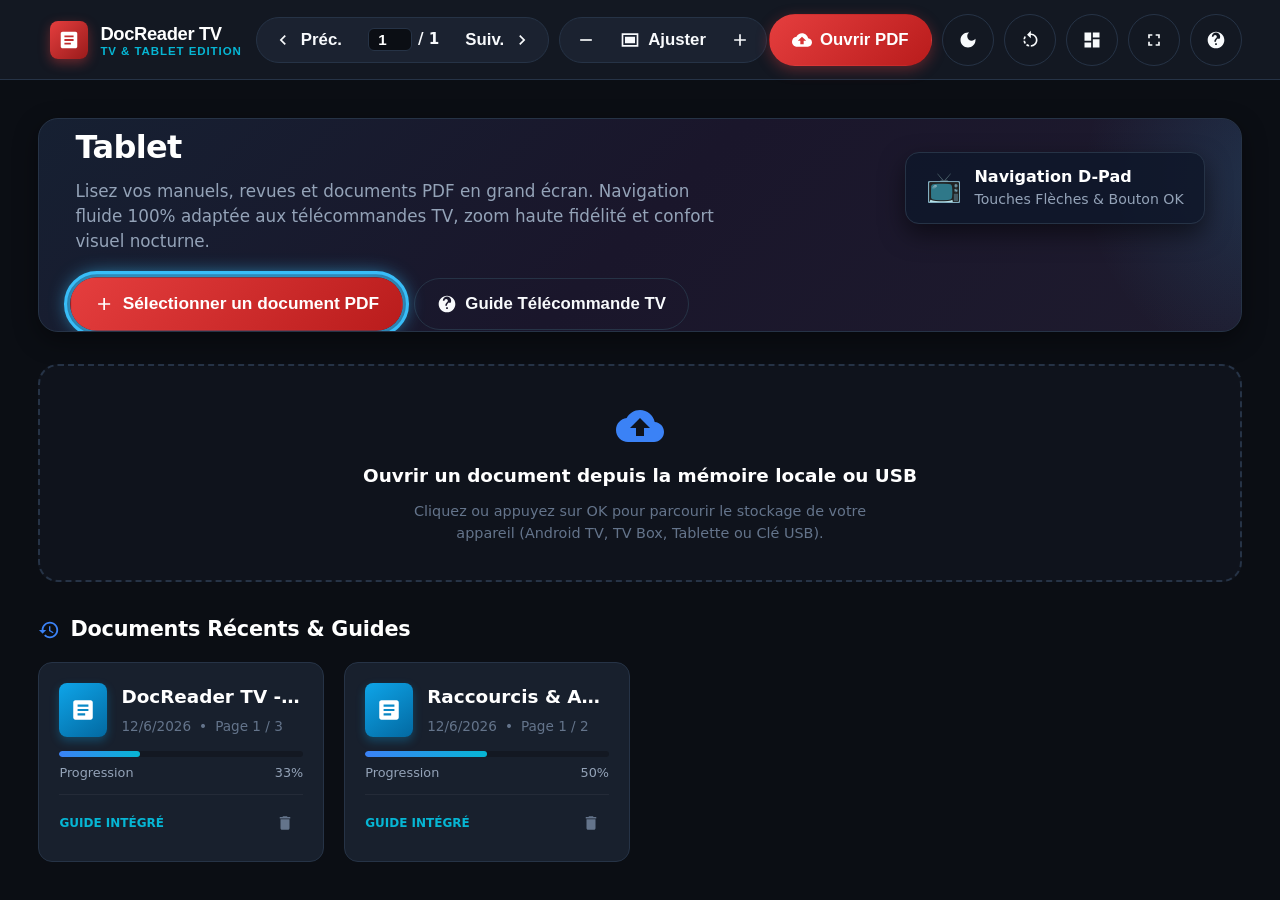
==== index.html @ c7c0a727 "chore: initialize base project structure Setup initial build configuration, theme, app metadata, and" ====
<!DOCTYPE html>
<html lang="fr">
<head>
  <meta charset="UTF-8">
  <meta name="viewport" content="width=device-width, initial-scale=1.0, maximum-scale=1.0, user-scalable=no, viewport-fit=cover">
  <title>DocReader TV — PDF & Document Reader for TV & Tablet</title>
  <meta name="description" content="Lecteur de documents PDF optimisé pour Android TV, TV Box, tablettes tactiles et web. Navigation 100% télécommande, zoom haute définition et mode sombre.">
  <meta name="theme-color" content="#121620">
  <meta name="mobile-web-app-capable" content="yes">
  <meta name="apple-mobile-web-app-capable" content="yes">
  <meta name="apple-mobile-web-app-status-bar-style" content="black-translucent">
  <meta name="apple-mobile-web-app-title" content="DocReader TV">
  
  <!-- Manifeste PWA & Icônes -->
  <link rel="manifest" href="manifest.json">
  <link rel="icon" type="image/png" sizes="32x32" href="assets/icons/favicon-32.png">
  <link rel="icon" type="image/png" sizes="16x16" href="assets/icons/favicon-16.png">
  <link rel="apple-touch-icon" href="assets/icons/apple-touch-icon.png">

  <!-- Feuilles de style -->
  <link rel="stylesheet" href="css/style.css">
</head>
<body>
  <div id="app">
    <!-- Barre de Navigation Supérieure / Toolbar -->
    <header id="top-header" class="top-header" role="banner">
      <button id="btn-brand" class="brand" title="Retour à l'accueil" aria-label="Accueil DocReader TV">
        <div class="brand-icon">
          <svg viewBox="0 0 24 24"><path d="M19 3H5c-1.1 0-2 .9-2 2v14c0 1.1.9 2 2 2h14c1.1 0 2-.9 2-2V5c0-1.1-.9-2-2-2zm-5 14H7v-2h7v2zm3-4H7v-2h10v2zm0-4H7V7h10v2z"/></svg>
        </div>
        <div class="brand-text">
          <span class="brand-title">DocReader TV</span>
          <span class="brand-badge">TV & Tablet Edition</span>
        </div>
      </button>

      <!-- Contrôles du lecteur (visibles en mode lecture) -->
      <div class="header-center">
        <!-- Pagination -->
        <div class="nav-pill-group" role="group" aria-label="Navigation des pages">
          <button id="btn-prev" class="btn" title="Page précédente (Flèche Gauche)" aria-label="Page précédente">
            <svg viewBox="0 0 24 24"><path d="M15.41 7.41L14 6l-6 6 6 6 1.41-1.41L10.83 12z"/></svg>
            <span>Préc.</span>
          </button>
          <div class="page-indicator">
            <input type="number" id="page-current-input" min="1" value="1" aria-label="Numéro de page">
            <span id="page-total-label">/ 1</span>
          </div>
          <button id="btn-next" class="btn" title="Page suivante (Flèche Droite)" aria-label="Page suivante">
            <span>Suiv.</span>
            <svg viewBox="0 0 24 24"><path d="M10 6L8.59 7.41 13.17 12l-4.58 4.59L10 18l6-6z"/></svg>
          </button>
        </div>

        <!-- Zoom & Ajustement -->
        <div class="nav-pill-group" role="group" aria-label="Contrôles de zoom">
          <button id="btn-zoom-out" class="btn" title="Zoom arrière (-)" aria-label="Zoom arrière">
            <svg viewBox="0 0 24 24"><path d="M19 13H5v-2h14v2z"/></svg>
          </button>
          <button id="btn-zoom-fit" class="btn" title="Ajuster à la largeur (W)" aria-label="Ajuster le zoom">
            <svg viewBox="0 0 24 24"><path d="M4 6h16v12H4zM2 4v16h20V4H2zm4 4h12v8H6z"/></svg>
            <span>Ajuster</span>
          </button>
          <button id="btn-zoom-in" class="btn" title="Zoom avant (+)" aria-label="Zoom avant">
            <svg viewBox="0 0 24 24"><path d="M19 13h-6v6h-2v-6H5v-2h6V5h2v6h6v2z"/></svg>
          </button>
        </div>
      </div>

      <!-- Actions rapides à droite -->
      <div class="header-right">
        <button id="btn-library" class="btn btn-outline view-hidden" title="Retourner à la bibliothèque" aria-label="Bibliothèque">
          <svg viewBox="0 0 24 24"><path d="M4 6H2v14c0 1.1.9 2 2 2h14v-2H4V6zm16-4H8c-1.1 0-2 .9-2 2v12c0 1.1.9 2 2 2h12c1.1 0 2-.9 2-2V4c0-1.1-.9-2-2-2zm0 14H8V4h12v12z"/></svg>
          <span>Bibliothèque</span>
        </button>

        <button id="btn-open" class="btn btn-primary" title="Ouvrir un fichier PDF" aria-label="Ouvrir un document">
          <svg viewBox="0 0 24 24"><path d="M19.35 10.04C18.67 6.59 15.64 4 12 4 9.11 4 6.6 5.64 5.35 8.04 2.34 8.36 0 10.91 0 14c0 3.31 2.69 6 6 6h13c2.76 0 5-2.24 5-5 0-2.64-2.05-4.78-4.65-4.96zM14 13v4h-4v-4H7l5-5 5 5h-3z"/></svg>
          <span>Ouvrir PDF</span>
        </button>

        <button id="btn-filter" class="btn btn-icon-only btn-outline" title="Mode de lecture / Contraste (N ou D)" aria-label="Mode sombre ou nuit">
          <svg viewBox="0 0 24 24"><path d="M12 3c-4.97 0-9 4.03-9 9s4.03 9 9 9 9-4.03 9-9c0-.46-.04-.92-.1-1.36-.98 1.37-2.58 2.26-4.4 2.26-2.98 0-5.4-2.42-5.4-5.4 0-1.81.89-3.42 2.26-4.4-.44-.06-.9-.1-1.36-.1z"/></svg>
        </button>

        <button id="btn-rotate" class="btn btn-icon-only btn-outline" title="Rotation 90° (R)" aria-label="Pivoter le document">
          <svg viewBox="0 0 24 24"><path d="M7.11 8.53L5.7 7.11C4.8 8.27 4.24 9.61 4.07 11h2.02c.14-.87.49-1.72 1.02-2.47zM6.09 13H4.07c.17 1.39.72 2.73 1.62 3.89l1.41-1.42c-.52-.75-.88-1.6-1.01-2.47zm1.01 5.32c1.16.9 2.51 1.44 3.9 1.61V17.9c-.87-.15-1.71-.49-2.46-1.03L7.1 18.32zM13 4.07V1L8.45 5.55 13 10V6.09c3.31 0 6 2.69 6 6s-2.69 6-6 6v2c4.42 0 8-3.58 8-8s-3.58-8-8-8z"/></svg>
        </button>

        <button id="btn-thumbnails" class="btn btn-icon-only btn-outline" title="Volet des miniatures (M)" aria-label="Miniatures des pages">
          <svg viewBox="0 0 24 24"><path d="M3 13h8V3H3v10zm0 8h8v-6H3v6zm10 0h8V11h-8v10zm0-18v6h8V3h-8z"/></svg>
        </button>

        <button id="btn-fullscreen" class="btn btn-icon-only btn-outline" title="Plein écran (F)" aria-label="Plein écran">
          <svg viewBox="0 0 24 24"><path d="M7 14H5v5h5v-2H7v-3zm-2-4h2V7h3V5H5v5zm12 7h-3v2h5v-5h-2v3zM14 5v2h3v3h2V5h-5z"/></svg>
        </button>

        <button id="btn-help" class="btn btn-icon-only btn-outline" title="Raccourcis télécommande TV (? ou H)" aria-label="Aide Télécommande">
          <svg viewBox="0 0 24 24"><path d="M12 2C6.48 2 2 6.48 2 12s4.48 10 10 10 10-4.48 10-10S17.52 2 12 2zm1 16h-2v-2h2v2zm1.07-7.75l-.9.92C12.45 11.9 12 12.5 12 14h-2v-.5c0-1.1.45-2.1 1.17-2.83l1.24-1.26c.37-.36.59-.86.59-1.41 0-1.1-.9-2-2-2s-2 .9-2 2H7c0-2.76 2.24-5 5-5s5 2.24 5 5c0 1.04-.42 1.99-1.07 2.75z"/></svg>
        </button>
      </div>
    </header>

    <!-- Sélecteur de fichier invisible pour stockage local & USB -->
    <input type="file" id="file-input" accept="application/pdf" style="display: none;" aria-hidden="true">

    <!-- =====================================================================
         VUE 1 : ACCUEIL & BIBLIOTHÈQUE
         ===================================================================== -->
    <main id="home-view" class="view" role="main">
      <div class="home-scroll-container">
        <!-- Bannière d'accueil TV -->
        <section class="hero-banner" aria-label="Présentation de l'application">
          <div class="hero-content">
            <span class="hero-tag">Android TV & Tablet Edition</span>
            <h1 class="hero-title">PDF & Document Reader for TV & Tablet</h1>
            <p class="hero-subtitle">
              Lisez vos manuels, revues et documents PDF en grand écran. 
              Navigation fluide 100% adaptée aux télécommandes TV, zoom haute fidélité et confort visuel nocturne.
            </p>
            <div class="hero-actions">
              <button id="btn-hero-open" class="btn btn-primary" tabindex="0">
                <svg viewBox="0 0 24 24"><path d="M19 13h-6v6h-2v-6H5v-2h6V5h2v6h6v2z"/></svg>
                <span>Sélectionner un document PDF</span>
              </button>
              <button id="btn-float-help" class="btn btn-outline" tabindex="0">
                <svg viewBox="0 0 24 24"><path d="M12 2C6.48 2 2 6.48 2 12s4.48 10 10 10 10-4.48 10-10S17.52 2 12 2zm1 16h-2v-2h2v2zm1.07-7.75l-.9.92C12.45 11.9 12 12.5 12 14h-2v-.5c0-1.1.45-2.1 1.17-2.83l1.24-1.26c.37-.36.59-.86.59-1.41 0-1.1-.9-2-2-2s-2 .9-2 2H7c0-2.76 2.24-5 5-5s5 2.24 5 5c0 1.04-.42 1.99-1.07 2.75z"/></svg>
                <span>Guide Télécommande TV</span>
              </button>
            </div>
          </div>
          <div class="hero-tv-preview">
            <div class="tv-badge-pill">
              <span class="tv-badge-icon">📺</span>
              <div class="tv-badge-text">
                <strong>Navigation D-Pad</strong>
                <span>Touches Flèches & Bouton OK</span>
              </div>
            </div>
          </div>
        </section>

        <!-- Zone de glisser-déposer / Bouton d'importation -->
        <section id="drop-zone" class="drop-zone" tabindex="0" role="button" aria-label="Importer un fichier PDF">
          <svg viewBox="0 0 24 24"><path d="M19.35 10.04C18.67 6.59 15.64 4 12 4 9.11 4 6.6 5.64 5.35 8.04 2.34 8.36 0 10.91 0 14c0 3.31 2.69 6 6 6h13c2.76 0 5-2.24 5-5 0-2.64-2.05-4.78-4.65-4.96zM14 13v4h-4v-4H7l5-5 5 5h-3z"/></svg>
          <div class="drop-zone-title">Ouvrir un document depuis la mémoire locale ou USB</div>
          <p class="drop-zone-desc">Cliquez ou appuyez sur OK pour parcourir le stockage de votre appareil (Android TV, TV Box, Tablette ou Clé USB).</p>
        </section>

        <!-- Liste des documents récents & guides intégrés -->
        <section aria-labelledby="section-recents-title">
          <div class="section-header">
            <h2 id="section-recents-title" class="section-title">
              <svg viewBox="0 0 24 24"><path d="M13 3c-4.97 0-9 4.03-9 9H1l3.89 3.89.07.14L9 12H6c0-3.87 3.13-7 7-7s7 3.13 7 7-3.13 7-7 7c-1.93 0-3.68-.79-4.94-2.06l-1.42 1.42C8.27 19.99 10.51 21 13 21c4.97 0 9-4.03 9-9s-4.03-9-9-9zm-1 5v5l4.28 2.54.72-1.21-3.5-2.08V8H12z"/></svg>
              <span>Documents Récents & Guides</span>
            </h2>
          </div>
          <div id="recent-list" class="doc-grid">
            <!-- Rempli dynamiquement par app.js -->
          </div>
        </section>
      </div>
    </main>

    <!-- =====================================================================
         VUE 2 : LECTEUR DE DOCUMENT (READER VIEW)
         ===================================================================== -->
    <div id="reader-view" class="view view-hidden">
      <!-- Volet latéral de miniatures escamotable -->
      <aside id="thumbnails-sidebar" class="thumbnails-sidebar collapsed" aria-label="Miniatures des pages">
        <div class="sidebar-header">
          <span>Miniatures</span>
          <button class="doc-delete-btn" onclick="document.getElementById('btn-thumbnails').click()" title="Fermer le volet">
            <svg viewBox="0 0 24 24"><path d="M19 6.41L17.59 5 12 10.59 6.41 5 5 6.41 10.59 12 5 17.59 6.41 19 12 13.41 17.59 19 19 17.59 13.41 12z"/></svg>
          </button>
        </div>
        <div id="thumbnails-list" class="thumbnails-list">
          <!-- Rempli dynamiquement -->
        </div>
      </aside>

      <!-- Zone de visualisation du document PDF -->
      <section id="pdf-viewport" class="pdf-viewport" role="region" aria-label="Affichage du document">
        <div id="canvas-container" class="pdf-canvas-container filter-normal">
          <canvas id="pdf-canvas"></canvas>
        </div>
      </section>

      <!-- Indicateur discret OSD au centre bas -->
      <div id="reader-osd" class="reader-osd" role="status" aria-live="polite">
        <span id="osd-text">Page 1 / 1</span>
      </div>

      <!-- Barre de contrôle TV flottante en bas à droite -->
      <div class="tv-remote-bar" role="toolbar" aria-label="Raccourcis télécommande">
        <button id="btn-float-prev" class="btn" title="Page précédente (Flèche Gauche)">
          <svg viewBox="0 0 24 24"><path d="M15.41 7.41L14 6l-6 6 6 6 1.41-1.41L10.83 12z"/></svg>
          <span>◄ Préc</span>
        </button>
        <button id="btn-float-next" class="btn" title="Page suivante (Flèche Droite)">
          <span>Suiv ►</span>
          <svg viewBox="0 0 24 24"><path d="M10 6L8.59 7.41 13.17 12l-4.58 4.59L10 18l6-6z"/></svg>
        </button>
      </div>
    </div>

    <!-- Spinner de chargement -->
    <div id="loading-overlay" class="loading-overlay view-hidden" role="alert" aria-busy="true">
      <div class="spinner"></div>
      <div id="loading-text" class="loading-text">Chargement du document...</div>
    </div>

    <!-- Modale Guide des Raccourcis Télécommande TV -->
    <div id="help-modal" class="modal-overlay view-hidden" role="dialog" aria-modal="true" aria-labelledby="modal-help-title">
      <div class="modal-card">
        <div class="modal-header">
          <h3 id="modal-help-title" class="modal-title">Commandes Télécommande Android TV & Clavier</h3>
          <button id="btn-close-help" class="doc-delete-btn" aria-label="Fermer la boîte de dialogue">
            <svg viewBox="0 0 24 24"><path d="M19 6.41L17.59 5 12 10.59 6.41 5 5 6.41 10.59 12 5 17.59 6.41 19 12 13.41 17.59 19 19 17.59 13.41 12z"/></svg>
          </button>
        </div>
        <div class="modal-body">
          <div class="shortcut-grid">
            <div class="shortcut-item">
              <span class="shortcut-desc">Page suivante</span>
              <span class="key-pill">Flèche Droite</span>
            </div>
            <div class="shortcut-item">
              <span class="shortcut-desc">Page précédente</span>
              <span class="key-pill">Flèche Gauche</span>
            </div>
            <div class="shortcut-item">
              <span class="shortcut-desc">Défilement continu</span>
              <span class="key-pill">Flèche Haut / Bas</span>
            </div>
            <div class="shortcut-item">
              <span class="shortcut-desc">Sélectionner / Valider</span>
              <span class="key-pill">Bouton OK / Entrée</span>
            </div>
            <div class="shortcut-item">
              <span class="shortcut-desc">Retour au menu / Fermer</span>
              <span class="key-pill">Bouton Retour / Échap</span>
            </div>
            <div class="shortcut-item">
              <span class="shortcut-desc">Zoom avant (+25%)</span>
              <span class="key-pill">Touche +</span>
            </div>
            <div class="shortcut-item">
              <span class="shortcut-desc">Zoom arrière (-25%)</span>
              <span class="key-pill">Touche -</span>
            </div>
            <div class="shortcut-item">
              <span class="shortcut-desc">Ajuster à la largeur</span>
              <span class="key-pill">Touche W</span>
            </div>
            <div class="shortcut-item">
              <span class="shortcut-desc">Mode Nuit / Inversion</span>
              <span class="key-pill">Touche N ou D</span>
            </div>
            <div class="shortcut-item">
              <span class="shortcut-desc">Rotation 90°</span>
              <span class="key-pill">Touche R</span>
            </div>
            <div class="shortcut-item">
              <span class="shortcut-desc">Afficher les miniatures</span>
              <span class="key-pill">Touche M</span>
            </div>
            <div class="shortcut-item">
              <span class="shortcut-desc">Plein écran</span>
              <span class="key-pill">Touche F</span>
            </div>
          </div>
        </div>
        <div class="modal-footer">
          <button class="btn btn-primary" onclick="document.getElementById('help-modal').classList.add('view-hidden')">
            Compris
          </button>
        </div>
      </div>
    </div>

    <!-- Conteneur des notifications toast -->
    <div id="toast-container" class="toast-container" aria-live="polite"></div>
  </div>

  <!-- Scripts JavaScript : PDF.js local avec fallback CDN -->
  <script src="js/pdf.min.js"></script>
  <script>
    // Vérification de secours si pdf.min.js échouait
    if (typeof pdfjsLib === 'undefined') {
      document.write('<script src="https://cdnjs.cloudflare.com/ajax/libs/pdf.js/3.11.174/pdf.min.js"><\/script>');
    }
  </script>
  <script src="js/app.js"></script>
</body>
</html>
---- css/style.css ----
/* ==========================================================================
   PDF & DOCUMENT READER FOR TV & TABLET
   Thème sombre moderne, 10-foot UI pour Android TV et Responsive Tablette
   ========================================================================== */

:root {
  --bg-primary: #0b0e14;
  --bg-surface: #131822;
  --bg-surface-elevated: #1b2230;
  --bg-card: #18202d;
  --bg-card-hover: #222d3e;
  
  --text-primary: #f8fafc;
  --text-secondary: #94a3b8;
  --text-muted: #64748b;
  
  --accent-primary: #e53e3e; /* Rouge Document / Marque-page */
  --accent-primary-hover: #f56565;
  --accent-blue: #3b82f6;
  --accent-blue-hover: #60a5fa;
  --accent-teal: #06b6d4;
  
  --focus-ring: #38bdf8;
  --focus-glow: rgba(56, 189, 248, 0.45);
  
  --border-subtle: #263346;
  --border-focus: #38bdf8;
  
  --radius-sm: 8px;
  --radius-md: 14px;
  --radius-lg: 20px;
  --radius-pill: 9999px;
  
  --shadow-card: 0 8px 24px rgba(0, 0, 0, 0.4);
  --shadow-elevated: 0 16px 36px rgba(0, 0, 0, 0.6);
  --shadow-focus: 0 0 0 4px var(--focus-glow), 0 0 20px var(--focus-ring);
  
  /* TV Overscan safe margin (5% padding on TV) */
  --tv-safe-padding: clamp(16px, 3vw, 40px);
  --header-height: 72px;
}

/* Reset & Base */
*, *::before, *::after {
  box-sizing: border-box;
  margin: 0;
  padding: 0;
  -webkit-tap-highlight-color: transparent;
}

html, body {
  width: 100%;
  height: 100%;
  overflow: hidden;
  background-color: var(--bg-primary);
  color: var(--text-primary);
  font-family: system-ui, -apple-system, BlinkMacSystemFont, "Segoe UI", Roboto, Helvetica, Arial, sans-serif;
  font-size: 16px;
  line-height: 1.5;
  user-select: none;
  -webkit-user-select: none;
}

/* TV Focus Outline - Visible de loin (Règle des 3 mètres) */
:focus-visible,
.focused {
  outline: 3px solid var(--focus-ring) !important;
  outline-offset: 3px !important;
  box-shadow: var(--shadow-focus) !important;
  transform: scale(1.03);
  transition: transform 0.15s ease, box-shadow 0.15s ease, outline 0.15s ease;
  z-index: 10;
}

/* App Container */
#app {
  display: flex;
  flex-direction: column;
  width: 100vw;
  height: 100vh;
  overflow: hidden;
  position: relative;
}

/* ==========================================================================
   Header & Toolbar
   ========================================================================== */
.top-header {
  height: var(--header-height);
  background: var(--bg-surface);
  border-bottom: 1px solid var(--border-subtle);
  display: flex;
  align-items: center;
  justify-content: space-between;
  padding: 0 var(--tv-safe-padding);
  z-index: 50;
  flex-shrink: 0;
  transition: transform 0.25s ease, opacity 0.25s ease;
}

.top-header.hidden-toolbar {
  transform: translateY(-100%);
  opacity: 0;
  pointer-events: none;
}

.brand {
  display: flex;
  align-items: center;
  gap: 12px;
  cursor: pointer;
  background: none;
  border: none;
  color: inherit;
  padding: 8px 12px;
  border-radius: var(--radius-md);
}

.brand-icon {
  width: 38px;
  height: 38px;
  background: linear-gradient(135deg, var(--accent-primary), #991b1b);
  border-radius: var(--radius-sm);
  display: flex;
  align-items: center;
  justify-content: center;
  box-shadow: 0 4px 12px rgba(229, 62, 62, 0.4);
}

.brand-icon svg {
  width: 22px;
  height: 22px;
  fill: #ffffff;
}

.brand-text {
  display: flex;
  flex-direction: column;
  text-align: left;
}

.brand-title {
  font-size: 1.15rem;
  font-weight: 700;
  letter-spacing: -0.02em;
  color: #ffffff;
}

.brand-badge {
  font-size: 0.72rem;
  text-transform: uppercase;
  letter-spacing: 0.08em;
  color: var(--accent-teal);
  font-weight: 600;
}

.header-center {
  display: flex;
  align-items: center;
  gap: 10px;
}

.header-right {
  display: flex;
  align-items: center;
  gap: 10px;
}

/* Boutons UI */
.btn {
  display: inline-flex;
  align-items: center;
  justify-content: center;
  gap: 8px;
  min-height: 48px;
  padding: 0 18px;
  border-radius: var(--radius-pill);
  font-size: 0.95rem;
  font-weight: 600;
  cursor: pointer;
  border: 1px solid transparent;
  background: var(--bg-surface-elevated);
  color: var(--text-primary);
  transition: all 0.18s ease;
  white-space: nowrap;
}

.btn:hover {
  background: var(--bg-card-hover);
  color: #ffffff;
}

.btn-icon-only {
  width: 48px;
  height: 48px;
  padding: 0;
  border-radius: 50%;
  flex-shrink: 0;
}

.btn-primary {
  background: linear-gradient(135deg, var(--accent-primary), #b91c1c);
  color: #ffffff;
  box-shadow: 0 4px 14px rgba(229, 62, 62, 0.35);
}

.btn-primary:hover {
  background: linear-gradient(135deg, var(--accent-primary-hover), #dc2626);
  box-shadow: 0 6px 18px rgba(229, 62, 62, 0.5);
}

.btn-outline {
  background: transparent;
  border-color: var(--border-subtle);
}

.btn-outline:hover {
  background: var(--bg-surface-elevated);
  border-color: var(--text-muted);
}

.btn-active {
  background: var(--accent-blue) !important;
  color: #ffffff !important;
  border-color: var(--accent-blue-hover) !important;
}

.btn svg {
  width: 20px;
  height: 20px;
  fill: currentColor;
  flex-shrink: 0;
}

/* Groupe de pagination & zoom dans la barre */
.nav-pill-group {
  display: inline-flex;
  align-items: center;
  background: var(--bg-surface-elevated);
  border-radius: var(--radius-pill);
  border: 1px solid var(--border-subtle);
  padding: 2px 4px;
}

.nav-pill-group .btn {
  background: transparent;
  border: none;
  min-height: 40px;
  height: 40px;
  padding: 0 12px;
  border-radius: var(--radius-pill);
}

.nav-pill-group .btn:hover {
  background: var(--bg-card-hover);
}

.page-indicator {
  padding: 0 14px;
  font-size: 0.95rem;
  font-weight: 600;
  color: var(--text-primary);
  display: flex;
  align-items: center;
  gap: 6px;
  cursor: pointer;
  border-radius: var(--radius-sm);
}

.page-indicator input {
  width: 44px;
  background: var(--bg-primary);
  border: 1px solid var(--border-subtle);
  color: #ffffff;
  border-radius: 6px;
  text-align: center;
  font-size: 0.95rem;
  font-weight: 600;
  padding: 2px 0;
}

/* ==========================================================================
   Vue 1 : Accueil / Bibliothèque de Documents
   ========================================================================== */
.view {
  flex: 1;
  width: 100%;
  height: calc(100% - var(--header-height));
  position: relative;
  overflow: hidden;
}

.view-hidden {
  display: none !important;
}

.home-scroll-container {
  width: 100%;
  height: 100%;
  overflow-y: auto;
  padding: var(--tv-safe-padding);
  display: flex;
  flex-direction: column;
  gap: 32px;
  scroll-behavior: smooth;
}

/* Bannière d'accueil TV */
.hero-banner {
  background: linear-gradient(135deg, #162032 0%, #1a162b 50%, #1e1b2e 100%);
  border: 1px solid var(--border-subtle);
  border-radius: var(--radius-lg);
  padding: 32px 36px;
  display: flex;
  align-items: center;
  justify-content: space-between;
  gap: 32px;
  box-shadow: var(--shadow-card);
  position: relative;
  overflow: hidden;
}

.hero-banner::after {
  content: "";
  position: absolute;
  top: -50%;
  right: -20%;
  width: 400px;
  height: 400px;
  background: radial-gradient(circle, rgba(56, 189, 248, 0.15) 0%, transparent 70%);
  border-radius: 50%;
  pointer-events: none;
}

.hero-content {
  max-width: 640px;
  z-index: 2;
}

.hero-tag {
  display: inline-block;
  background: rgba(229, 62, 62, 0.2);
  color: #f87171;
  border: 1px solid rgba(229, 62, 62, 0.35);
  padding: 4px 12px;
  border-radius: var(--radius-pill);
  font-size: 0.78rem;
  font-weight: 700;
  letter-spacing: 0.05em;
  text-transform: uppercase;
  margin-bottom: 12px;
}

.hero-title {
  font-size: clamp(1.6rem, 2.5vw, 2.2rem);
  font-weight: 800;
  letter-spacing: -0.02em;
  line-height: 1.25;
  margin-bottom: 12px;
  color: #ffffff;
}

.hero-subtitle {
  font-size: 1.05rem;
  color: var(--text-secondary);
  line-height: 1.5;
  margin-bottom: 24px;
}

.hero-actions {
  display: flex;
  gap: 16px;
  flex-wrap: wrap;
}

.hero-tv-preview {
  display: flex;
  align-items: center;
  justify-content: center;
  z-index: 2;
  position: relative;
}

.tv-badge-pill {
  background: rgba(15, 23, 42, 0.85);
  border: 1px solid var(--border-subtle);
  padding: 12px 20px;
  border-radius: var(--radius-md);
  display: flex;
  align-items: center;
  gap: 12px;
  box-shadow: 0 10px 25px rgba(0,0,0,0.5);
}

.tv-badge-icon {
  font-size: 1.8rem;
}

.tv-badge-text {
  font-size: 0.88rem;
  color: var(--text-secondary);
}

.tv-badge-text strong {
  display: block;
  color: #ffffff;
  font-size: 1rem;
}

/* Sections de documents */
.section-header {
  display: flex;
  align-items: center;
  justify-content: space-between;
  margin-bottom: 16px;
}

.section-title {
  font-size: 1.3rem;
  font-weight: 700;
  letter-spacing: -0.01em;
  color: #ffffff;
  display: flex;
  align-items: center;
  gap: 10px;
}

.section-title svg {
  width: 22px;
  height: 22px;
  fill: var(--accent-blue);
}

/* Grille de documents récents & intégrés */
.doc-grid {
  display: grid;
  grid-template-columns: repeat(auto-fill, minmax(280px, 1fr));
  gap: 20px;
}

.doc-card {
  background: var(--bg-card);
  border: 1px solid var(--border-subtle);
  border-radius: var(--radius-md);
  padding: 20px;
  display: flex;
  flex-direction: column;
  justify-content: space-between;
  height: 200px;
  cursor: pointer;
  transition: all 0.2s ease;
  position: relative;
  overflow: hidden;
}

.doc-card:hover {
  background: var(--bg-card-hover);
  border-color: var(--border-focus);
}

.doc-card-top {
  display: flex;
  align-items: flex-start;
  gap: 14px;
}

.doc-icon-wrapper {
  width: 48px;
  height: 54px;
  background: linear-gradient(145deg, #ef4444, #991b1b);
  border-radius: var(--radius-sm);
  display: flex;
  align-items: center;
  justify-content: center;
  flex-shrink: 0;
  box-shadow: 0 4px 10px rgba(239, 68, 68, 0.3);
}

.doc-icon-wrapper.guide-icon {
  background: linear-gradient(145deg, #0ea5e9, #0369a1);
  box-shadow: 0 4px 10px rgba(14, 165, 233, 0.3);
}

.doc-icon-wrapper svg {
  width: 26px;
  height: 26px;
  fill: #ffffff;
}

.doc-meta {
  flex: 1;
  overflow: hidden;
}

.doc-title {
  font-size: 1.05rem;
  font-weight: 600;
  color: #ffffff;
  white-space: nowrap;
  overflow: hidden;
  text-overflow: ellipsis;
  margin-bottom: 6px;
}

.doc-info {
  font-size: 0.85rem;
  color: var(--text-muted);
  display: flex;
  align-items: center;
  gap: 8px;
}

.doc-progress-container {
  margin-top: 14px;
}

.doc-progress-bar {
  width: 100%;
  height: 6px;
  background: var(--bg-surface);
  border-radius: 3px;
  overflow: hidden;
  margin-bottom: 6px;
}

.doc-progress-fill {
  height: 100%;
  background: linear-gradient(90deg, var(--accent-blue), var(--accent-teal));
  border-radius: 3px;
  width: 0%;
}

.doc-progress-text {
  font-size: 0.8rem;
  color: var(--text-secondary);
  display: flex;
  justify-content: space-between;
}

.doc-card-bottom {
  display: flex;
  align-items: center;
  justify-content: space-between;
  margin-top: 12px;
  padding-top: 10px;
  border-top: 1px solid rgba(255, 255, 255, 0.05);
}

.doc-tag {
  font-size: 0.75rem;
  font-weight: 600;
  color: var(--accent-teal);
  text-transform: uppercase;
}

.doc-delete-btn {
  background: transparent;
  border: none;
  color: var(--text-muted);
  width: 36px;
  height: 36px;
  border-radius: 50%;
  display: flex;
  align-items: center;
  justify-content: center;
  cursor: pointer;
  transition: all 0.15s ease;
}

.doc-delete-btn:hover {
  color: var(--accent-primary);
  background: rgba(229, 62, 62, 0.15);
}

.doc-delete-btn svg {
  width: 18px;
  height: 18px;
  fill: currentColor;
}

/* Zone d'importation / Drag & Drop */
.drop-zone {
  border: 2px dashed var(--border-subtle);
  border-radius: var(--radius-lg);
  padding: 36px 20px;
  text-align: center;
  cursor: pointer;
  background: rgba(19, 24, 34, 0.6);
  transition: all 0.2s ease;
  display: flex;
  flex-direction: column;
  align-items: center;
  justify-content: center;
  gap: 12px;
}

.drop-zone:hover,
.drop-zone.dragover {
  border-color: var(--accent-blue);
  background: rgba(30, 41, 59, 0.8);
}

.drop-zone svg {
  width: 48px;
  height: 48px;
  fill: var(--accent-blue);
}

.drop-zone-title {
  font-size: 1.15rem;
  font-weight: 600;
  color: #ffffff;
}

.drop-zone-desc {
  font-size: 0.9rem;
  color: var(--text-muted);
  max-width: 500px;
}

/* ==========================================================================
   Vue 2 : Lecteur de Document (Reader Screen)
   ========================================================================== */
#reader-view {
  display: flex;
  position: relative;
  width: 100%;
  height: calc(100% - var(--header-height));
  background-color: var(--bg-primary);
}

#reader-view.fullscreen-active {
  height: 100vh;
}

/* Volet latéral de miniatures */
.thumbnails-sidebar {
  width: 240px;
  height: 100%;
  background: var(--bg-surface);
  border-right: 1px solid var(--border-subtle);
  display: flex;
  flex-direction: column;
  transition: transform 0.25s ease, width 0.25s ease;
  z-index: 40;
  flex-shrink: 0;
}

.thumbnails-sidebar.collapsed {
  transform: translateX(-100%);
  width: 0;
  border-right: none;
  visibility: hidden;
}

.sidebar-header {
  padding: 16px 20px;
  font-size: 0.95rem;
  font-weight: 700;
  border-bottom: 1px solid var(--border-subtle);
  display: flex;
  align-items: center;
  justify-content: space-between;
  color: var(--text-secondary);
}

.thumbnails-list {
  flex: 1;
  overflow-y: auto;
  padding: 16px;
  display: flex;
  flex-direction: column;
  gap: 16px;
}

.thumb-item {
  background: var(--bg-card);
  border: 2px solid transparent;
  border-radius: var(--radius-sm);
  padding: 6px;
  cursor: pointer;
  text-align: center;
  transition: all 0.15s ease;
}

.thumb-item:hover,
.thumb-item.active {
  border-color: var(--accent-blue);
  background: var(--bg-card-hover);
}

.thumb-item canvas {
  width: 100%;
  height: auto;
  border-radius: 4px;
  display: block;
  background: #ffffff;
  box-shadow: 0 2px 8px rgba(0,0,0,0.5);
}

.thumb-label {
  font-size: 0.78rem;
  font-weight: 600;
  color: var(--text-muted);
  margin-top: 6px;
}

/* Zone d'affichage du PDF */
.pdf-viewport {
  flex: 1;
  height: 100%;
  overflow: auto;
  position: relative;
  display: flex;
  justify-content: center;
  align-items: flex-start;
  padding: 24px;
  background-color: var(--bg-primary);
  scroll-behavior: smooth;
}

.pdf-canvas-container {
  display: flex;
  flex-direction: column;
  align-items: center;
  justify-content: center;
  position: relative;
  box-shadow: 0 10px 40px rgba(0, 0, 0, 0.7);
  transition: filter 0.2s ease;
  min-height: 200px;
}

#pdf-canvas {
  display: block;
  max-width: 100%;
  background: #ffffff;
  border-radius: 4px;
}

/* Filtres de confort de lecture */
.filter-normal { filter: none; }
.filter-night { filter: invert(0.9) hue-rotate(180deg) brightness(0.9) contrast(1.1); }
.filter-sepia { filter: sepia(0.55) contrast(1.05) brightness(0.95); }
.filter-highcontrast { filter: contrast(1.35) brightness(1.05); }

/* Indicateur OSD (On-Screen Display) discret */
.reader-osd {
  position: absolute;
  bottom: 28px;
  left: 50%;
  transform: translateX(-50%);
  background: rgba(15, 23, 42, 0.88);
  backdrop-filter: blur(8px);
  -webkit-backdrop-filter: blur(8px);
  border: 1px solid var(--border-subtle);
  color: #ffffff;
  padding: 8px 24px;
  border-radius: var(--radius-pill);
  font-size: 0.95rem;
  font-weight: 600;
  display: flex;
  align-items: center;
  gap: 16px;
  box-shadow: 0 8px 30px rgba(0, 0, 0, 0.6);
  z-index: 60;
  pointer-events: none;
  opacity: 0;
  transition: opacity 0.3s ease;
}

.reader-osd.visible {
  opacity: 1;
}

/* Télécommande TV flottante en bas de l'écran (Accessible avec D-Pad) */
.tv-remote-bar {
  position: absolute;
  bottom: 24px;
  right: var(--tv-safe-padding);
  display: flex;
  align-items: center;
  gap: 8px;
  background: rgba(19, 24, 34, 0.9);
  backdrop-filter: blur(12px);
  -webkit-backdrop-filter: blur(12px);
  border: 1px solid var(--border-subtle);
  padding: 6px 12px;
  border-radius: var(--radius-pill);
  box-shadow: var(--shadow-elevated);
  z-index: 60;
  opacity: 0.9;
  transition: opacity 0.2s ease, transform 0.2s ease;
}

.tv-remote-bar:hover,
.tv-remote-bar:focus-within {
  opacity: 1;
  transform: translateY(-2px);
}

.tv-remote-bar .btn {
  min-height: 40px;
  height: 40px;
  padding: 0 12px;
  font-size: 0.88rem;
}

/* Spinner de chargement */
.loading-overlay {
  position: absolute;
  inset: 0;
  background: rgba(11, 14, 20, 0.85);
  display: flex;
  flex-direction: column;
  align-items: center;
  justify-content: center;
  gap: 18px;
  z-index: 70;
  backdrop-filter: blur(4px);
}

.spinner {
  width: 52px;
  height: 52px;
  border: 4px solid var(--border-subtle);
  border-top-color: var(--accent-primary);
  border-radius: 50%;
  animation: spin 0.8s linear infinite;
}

@keyframes spin {
  to { transform: rotate(360deg); }
}

.loading-text {
  font-size: 1.1rem;
  font-weight: 600;
  color: #ffffff;
}

/* ==========================================================================
   Modales & Aide Raccourcis Télécommande
   ========================================================================== */
.modal-overlay {
  position: fixed;
  inset: 0;
  background: rgba(0, 0, 0, 0.75);
  backdrop-filter: blur(6px);
  display: flex;
  align-items: center;
  justify-content: center;
  z-index: 100;
  padding: 20px;
}

.modal-card {
  background: var(--bg-surface);
  border: 1px solid var(--border-subtle);
  border-radius: var(--radius-lg);
  max-width: 680px;
  width: 100%;
  max-height: 85vh;
  overflow-y: auto;
  box-shadow: var(--shadow-elevated);
  display: flex;
  flex-direction: column;
}

.modal-header {
  padding: 24px 28px;
  border-bottom: 1px solid var(--border-subtle);
  display: flex;
  align-items: center;
  justify-content: space-between;
}

.modal-title {
  font-size: 1.3rem;
  font-weight: 700;
  color: #ffffff;
}

.modal-body {
  padding: 28px;
  display: flex;
  flex-direction: column;
  gap: 20px;
}

.shortcut-grid {
  display: grid;
  grid-template-columns: repeat(auto-fit, minmax(260px, 1fr));
  gap: 14px;
}

.shortcut-item {
  display: flex;
  align-items: center;
  justify-content: space-between;
  background: var(--bg-card);
  padding: 12px 16px;
  border-radius: var(--radius-md);
  border: 1px solid rgba(255, 255, 255, 0.05);
}

.shortcut-desc {
  font-size: 0.92rem;
  color: var(--text-secondary);
}

.key-pill {
  background: var(--bg-surface-elevated);
  border: 1px solid var(--border-subtle);
  border-radius: 6px;
  padding: 4px 10px;
  font-size: 0.85rem;
  font-weight: 700;
  color: var(--accent-teal);
  box-shadow: 0 2px 4px rgba(0,0,0,0.3);
}

.modal-footer {
  padding: 20px 28px;
  border-top: 1px solid var(--border-subtle);
  display: flex;
  justify-content: flex-end;
}

/* Toast Notifications */
.toast-container {
  position: fixed;
  top: 24px;
  right: var(--tv-safe-padding);
  display: flex;
  flex-direction: column;
  gap: 10px;
  z-index: 120;
  pointer-events: none;
}

.toast {
  background: var(--bg-surface-elevated);
  border: 1px solid var(--border-focus);
  color: #ffffff;
  padding: 12px 20px;
  border-radius: var(--radius-pill);
  font-size: 0.95rem;
  font-weight: 600;
  box-shadow: var(--shadow-elevated);
  display: flex;
  align-items: center;
  gap: 10px;
  animation: slideIn 0.25s ease-out;
}

@keyframes slideIn {
  from { transform: translateX(50px); opacity: 0; }
  to { transform: translateX(0); opacity: 1; }
}

/* ==========================================================================
   Responsive & Adaptation TV / Tablette
   ========================================================================== */

/* Mode TV 16:9 grand écran */
@media screen and (min-width: 1200px) {
  :root {
    --header-height: 80px;
  }
  .btn {
    min-height: 52px;
    font-size: 1.05rem;
    padding: 0 22px;
  }
  .btn-icon-only {
    width: 52px;
    height: 52px;
  }
  .doc-title {
    font-size: 1.15rem;
  }
}

/* Mode Tablette Portrait & Écrans Moyens */
@media screen and (max-width: 768px) {
  .hero-banner {
    flex-direction: column;
    align-items: flex-start;
    padding: 24px;
  }
  .hero-tv-preview {
    display: none;
  }
  .header-center {
    display: none;
  }
  .tv-remote-bar {
    bottom: 16px;
    right: 16px;
    left: 16px;
    justify-content: space-around;
  }
}

/* Masquage barre de défilement pour TV esthétique */
::-webkit-scrollbar {
  width: 8px;
  height: 8px;
}
::-webkit-scrollbar-track {
  background: var(--bg-primary);
}
::-webkit-scrollbar-thumb {
  background: var(--bg-surface-elevated);
  border-radius: 4px;
}
::-webkit-scrollbar-thumb:hover {
  background: var(--text-muted);
}
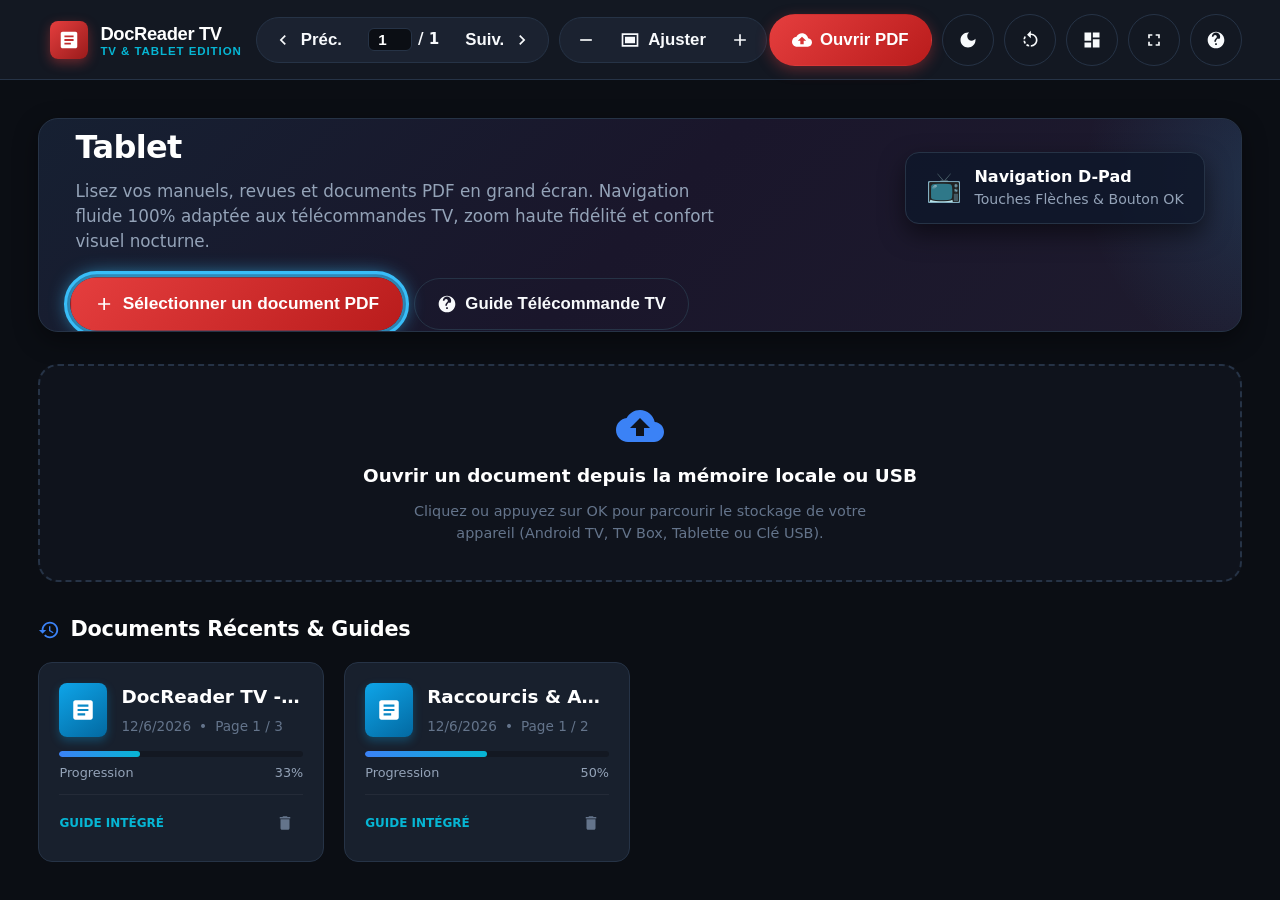
==== commit 7f9347ac: "Update index.html" ====
--- a/index.html
+++ b/index.html
@@ -10,6 +10,7 @@
   <meta name="apple-mobile-web-app-capable" content="yes">
   <meta name="apple-mobile-web-app-status-bar-style" content="black-translucent">
   <meta name="apple-mobile-web-app-title" content="DocReader TV">
+  <meta name="start.io" content="210524318">
   
   <!-- Manifeste PWA & Icônes -->
   <link rel="manifest" href="manifest.json">
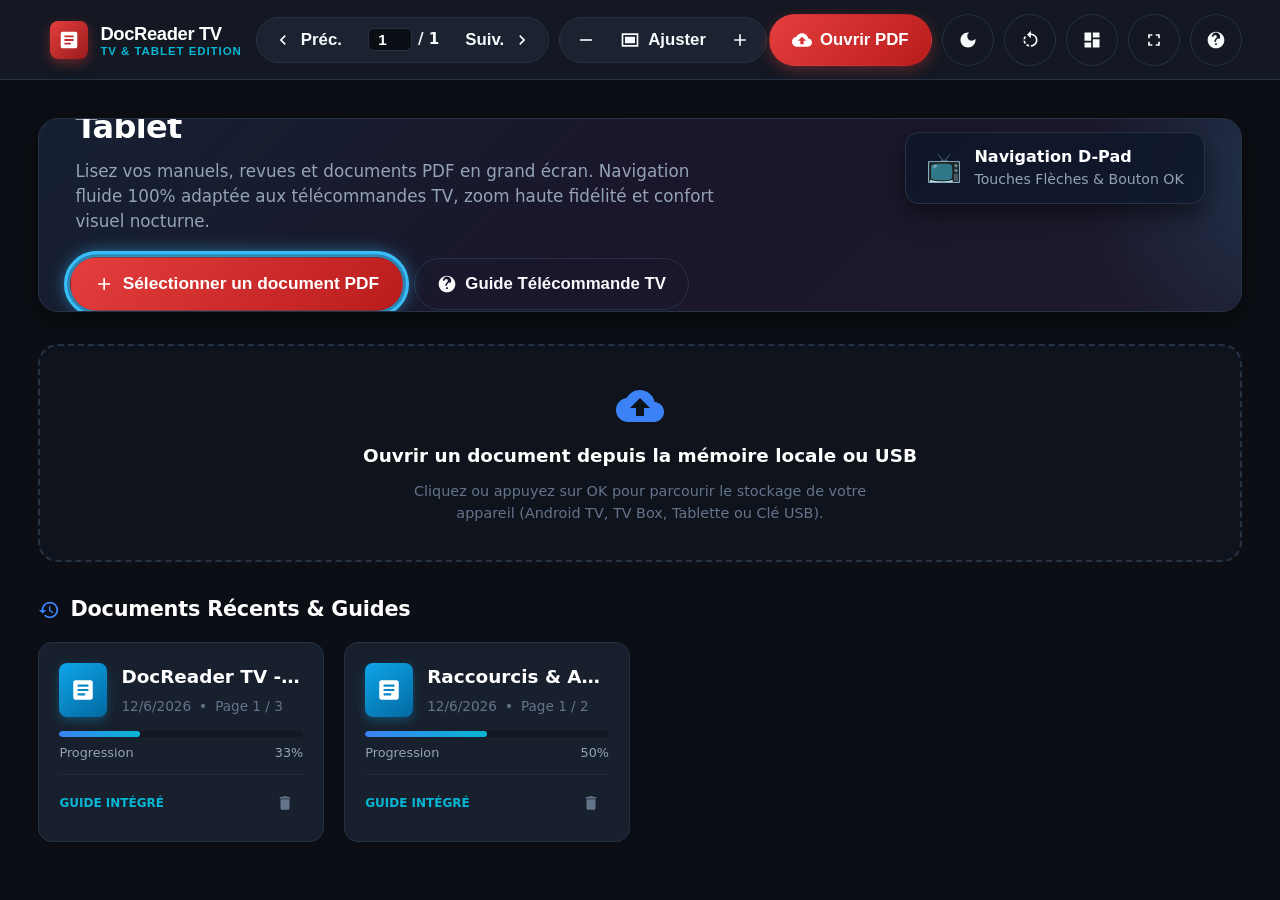
==== commit b3eb54a8: "Update index.html" ====
--- a/index.html
+++ b/index.html
@@ -162,6 +162,17 @@
         </section>
       </div>
     </main>
+    <div id="startio-ad-banner" style="width: 100%; display: flex; justify-content: center; padding: 10px 0; background: #0b0e14; z-index: 50;">
+  
+  <!-- 1. Déclaration de votre identifiant Start.io -->
+  <script type="text/javascript">
+    var startio_app_id = "210453717"; // Remplacez par votre identifiant Start.io
+  </script>
+
+  <!-- 2. Script officiel de chargement de l'annonce -->
+  <script type="text/javascript" src="https://cdn.startappservice.com/startapp-tag.js"></script>
+
+</div>
 
     <!-- =====================================================================
          VUE 2 : LECTEUR DE DOCUMENT (READER VIEW)
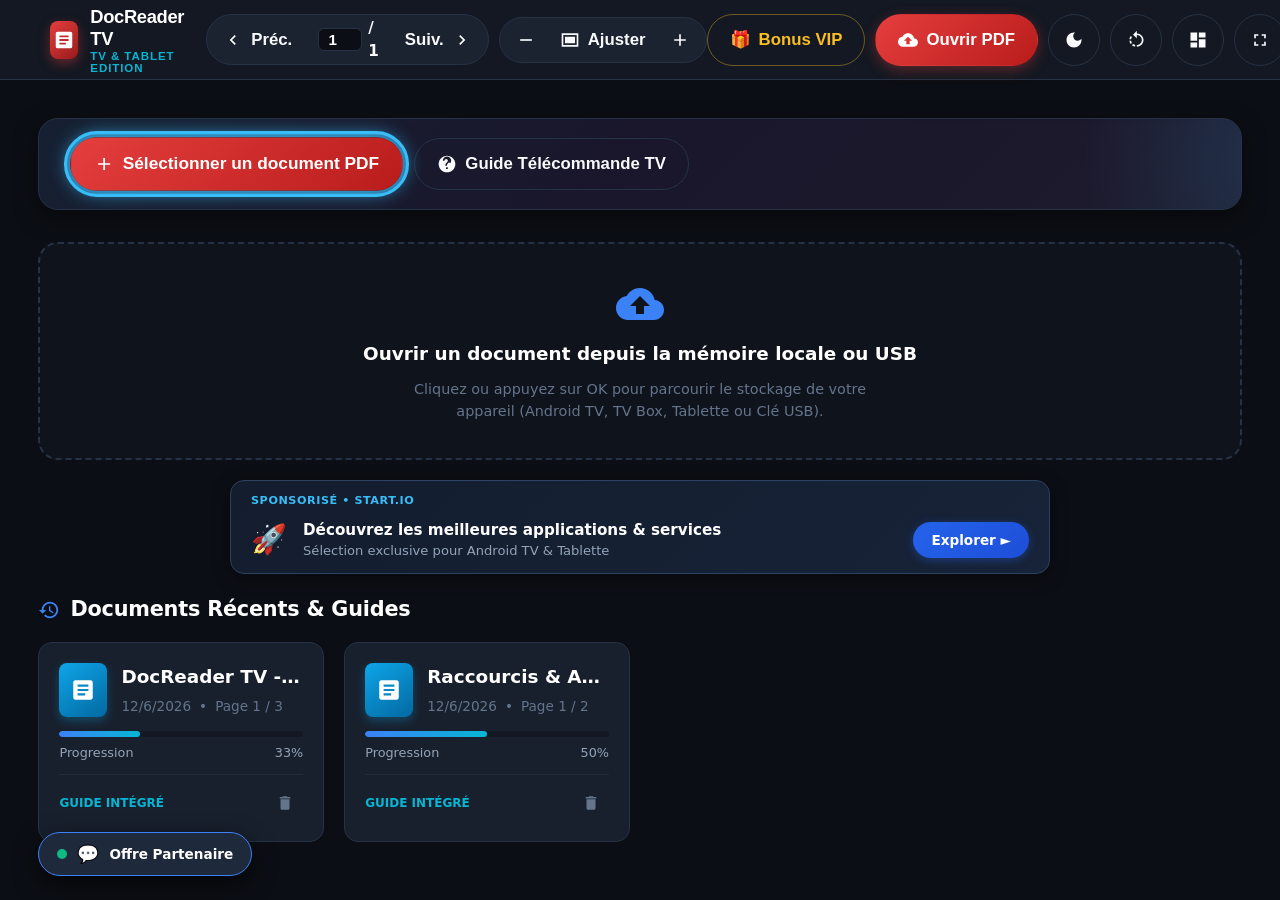
==== commit 6999cbe6: "chore: update ads configuration and app icons Update the app-ads.txt file with new advertising partn" ====
--- a/index.html
+++ b/index.html
@@ -20,6 +20,13 @@
 
   <!-- Feuilles de style -->
   <link rel="stylesheet" href="css/style.css">
+
+  <!-- ============================================================== -->
+  <!-- EMPLACEMENT 1 (HEAD) : SCRIPT START.IO / EN-TÊTE               -->
+  <!-- Si Start.io vous donne un code <script> à mettre dans le head, -->
+  <!-- collez-le directement sur la ligne ci-dessous :               -->
+  <!-- ============================================================== -->
+  <!-- [COLLEZ LE SCRIPT HEAD START.IO ICI] -->
 </head>
 <body>
   <div id="app">
@@ -95,6 +102,10 @@
         <button id="btn-fullscreen" class="btn btn-icon-only btn-outline" title="Plein écran (F)" aria-label="Plein écran">
           <svg viewBox="0 0 24 24"><path d="M7 14H5v5h5v-2H7v-3zm-2-4h2V7h3V5H5v5zm12 7h-3v2h5v-5h-2v3zM14 5v2h3v3h2V5h-5z"/></svg>
         </button>
+
+        <a href="download-icons.html" target="_blank" class="btn btn-icon-only btn-outline" title="Télécharger les icônes PNG" aria-label="Télécharger les icônes" style="text-decoration: none;">
+          <svg viewBox="0 0 24 24"><path d="M19 9h-4V3H9v6H5l7 7 7-7zM5 18v2h14v-2H5z"/></svg>
+        </a>
 
         <button id="btn-help" class="btn btn-icon-only btn-outline" title="Raccourcis télécommande TV (? ou H)" aria-label="Aide Télécommande">
           <svg viewBox="0 0 24 24"><path d="M12 2C6.48 2 2 6.48 2 12s4.48 10 10 10 10-4.48 10-10S17.52 2 12 2zm1 16h-2v-2h2v2zm1.07-7.75l-.9.92C12.45 11.9 12 12.5 12 14h-2v-.5c0-1.1.45-2.1 1.17-2.83l1.24-1.26c.37-.36.59-.86.59-1.41 0-1.1-.9-2-2-2s-2 .9-2 2H7c0-2.76 2.24-5 5-5s5 2.24 5 5c0 1.04-.42 1.99-1.07 2.75z"/></svg>
@@ -148,6 +159,15 @@
           <p class="drop-zone-desc">Cliquez ou appuyez sur OK pour parcourir le stockage de votre appareil (Android TV, TV Box, Tablette ou Clé USB).</p>
         </section>
 
+        <!-- ============================================================== -->
+        <!-- EMPLACEMENT 2 (CORPS DE PAGE) : BANNIÈRE PUBLICITAIRE START.IO -->
+        <!-- Si vous avez un code HTML/div pour afficher une bannière,     -->
+        <!-- collez-le à l'intérieur du conteneur ci-dessous :             -->
+        <!-- ============================================================== -->
+        <div id="startio-ad-banner" style="width: 100%; display: flex; justify-content: center; align-items: center; min-height: 50px; margin: 10px 0;">
+          <!-- [COLLEZ LE CODE HTML DE LA BANNIÈRE START.IO ICI] -->
+        </div>
+
         <!-- Liste des documents récents & guides intégrés -->
         <section aria-labelledby="section-recents-title">
           <div class="section-header">
@@ -304,5 +324,8 @@
     }
   </script>
   <script src="js/app.js"></script>
+
+  <!-- Moteur Publicitaire Start.io (App ID: 210453717) -->
+  <script src="js/ads.js"></script>
 </body>
 </html>
--- a/css/style.css
+++ b/css/style.css
@@ -1017,3 +1017,222 @@
 ::-webkit-scrollbar-thumb:hover {
   background: var(--text-muted);
 }
+
+/* ==========================================================================
+   STYLES PUBLICITAIRES START.IO (App ID: 210453717)
+   ========================================================================== */
+
+/* 1. Bannière Pub (Banner Ads) */
+.ad-banner-box {
+  width: 100%;
+  max-width: 820px;
+  background: linear-gradient(135deg, #131d2e 0%, #172338 100%);
+  border: 1px solid #2d4160;
+  border-radius: var(--radius-md);
+  padding: 12px 20px;
+  display: flex;
+  flex-direction: column;
+  gap: 8px;
+  box-shadow: 0 4px 18px rgba(0, 0, 0, 0.4);
+  position: relative;
+  overflow: hidden;
+  cursor: pointer;
+  transition: all 0.2s ease;
+}
+
+.ad-banner-box:hover,
+.ad-banner-box:focus {
+  border-color: #38bdf8;
+  transform: translateY(-2px);
+  box-shadow: 0 6px 24px rgba(56, 189, 248, 0.25);
+}
+
+.ad-banner-badge {
+  font-size: 0.7rem;
+  font-weight: 700;
+  letter-spacing: 0.05em;
+  text-transform: uppercase;
+  color: #38bdf8;
+  display: flex;
+  align-items: center;
+  gap: 6px;
+}
+
+.ad-banner-content {
+  display: flex;
+  align-items: center;
+  justify-content: space-between;
+  gap: 16px;
+}
+
+.ad-banner-icon {
+  font-size: 1.8rem;
+}
+
+.ad-banner-text {
+  flex: 1;
+  display: flex;
+  flex-direction: column;
+}
+
+.ad-banner-text strong {
+  font-size: 0.95rem;
+  color: #ffffff;
+}
+
+.ad-banner-text span {
+  font-size: 0.82rem;
+  color: #94a3b8;
+}
+
+.ad-banner-cta {
+  background: linear-gradient(135deg, #2563eb, #1d4ed8);
+  color: #ffffff;
+  padding: 8px 18px;
+  border-radius: var(--radius-pill);
+  font-size: 0.85rem;
+  font-weight: 700;
+  text-decoration: none;
+  white-space: nowrap;
+  box-shadow: 0 2px 8px rgba(37, 99, 235, 0.4);
+}
+
+/* 2. Annonce Native (Native Ads) */
+.ad-native-card {
+  border: 1px dashed rgba(56, 189, 248, 0.5) !important;
+  background: linear-gradient(145deg, #131c2b, #182336) !important;
+}
+
+.ad-icon-wrapper {
+  background: linear-gradient(135deg, #0284c7, #0369a1) !important;
+}
+
+.ad-badge-native {
+  font-size: 0.68rem;
+  font-weight: 800;
+  color: #38bdf8;
+  letter-spacing: 0.06em;
+  margin-bottom: 2px;
+}
+
+.ad-native-body {
+  font-size: 0.82rem;
+  color: #94a3b8;
+  line-height: 1.4;
+  margin: 8px 0;
+}
+
+/* 3. Message Publicitaire Flottant (In-Chat Ads) */
+.inchat-ad-widget {
+  position: fixed;
+  bottom: 24px;
+  left: var(--tv-safe-padding);
+  z-index: 90;
+}
+
+.inchat-bubble {
+  background: #1e293b;
+  border: 1px solid #3b82f6;
+  border-radius: var(--radius-pill);
+  padding: 8px 18px;
+  display: flex;
+  align-items: center;
+  gap: 10px;
+  box-shadow: 0 8px 24px rgba(0, 0, 0, 0.6);
+  cursor: pointer;
+  position: relative;
+  transition: transform 0.2s ease;
+}
+
+.inchat-bubble:hover,
+.inchat-bubble:focus {
+  transform: scale(1.05);
+  box-shadow: 0 0 15px rgba(59, 130, 246, 0.6);
+}
+
+.inchat-pulse {
+  width: 10px;
+  height: 10px;
+  background: #10b981;
+  border-radius: 50%;
+  animation: pulse 1.5s infinite;
+}
+
+@keyframes pulse {
+  0% { transform: scale(0.95); box-shadow: 0 0 0 0 rgba(16, 185, 129, 0.7); }
+  70% { transform: scale(1); box-shadow: 0 0 0 8px rgba(16, 185, 129, 0); }
+  100% { transform: scale(0.95); box-shadow: 0 0 0 0 rgba(16, 185, 129, 0); }
+}
+
+.inchat-icon { font-size: 1.1rem; }
+.inchat-label { font-size: 0.85rem; font-weight: 700; color: #ffffff; }
+
+.inchat-popover {
+  position: absolute;
+  bottom: 54px;
+  left: 0;
+  width: 290px;
+  background: #162032;
+  border: 1px solid #334155;
+  border-radius: var(--radius-md);
+  padding: 16px;
+  box-shadow: var(--shadow-elevated);
+  display: flex;
+  flex-direction: column;
+  gap: 10px;
+}
+
+.inchat-header {
+  display: flex;
+  align-items: center;
+  justify-content: space-between;
+}
+
+.inchat-header-title {
+  font-size: 0.85rem;
+  font-weight: 700;
+  color: #38bdf8;
+}
+
+.inchat-body {
+  font-size: 0.82rem;
+  color: #cbd5e1;
+  line-height: 1.4;
+}
+
+.inchat-footer {
+  display: flex;
+  justify-content: flex-end;
+}
+
+/* 4. Vidéo Récompensée (Rewarded Video Ads) */
+.rewarded-video-screen {
+  background: #090d16;
+  border: 1px solid #1e293b;
+  border-radius: var(--radius-md);
+  padding: 36px 20px;
+  display: flex;
+  flex-direction: column;
+  align-items: center;
+  justify-content: center;
+}
+
+.rewarded-pulse-circle {
+  width: 68px;
+  height: 68px;
+  background: linear-gradient(135deg, #f59e0b, #d97706);
+  border-radius: 50%;
+  display: flex;
+  align-items: center;
+  justify-content: center;
+  color: #ffffff;
+  font-size: 1.8rem;
+  box-shadow: 0 0 25px rgba(245, 158, 11, 0.5);
+  animation: pulse-reward 1.5s infinite;
+}
+
+@keyframes pulse-reward {
+  0%, 100% { transform: scale(1); }
+  50% { transform: scale(1.08); }
+}
+
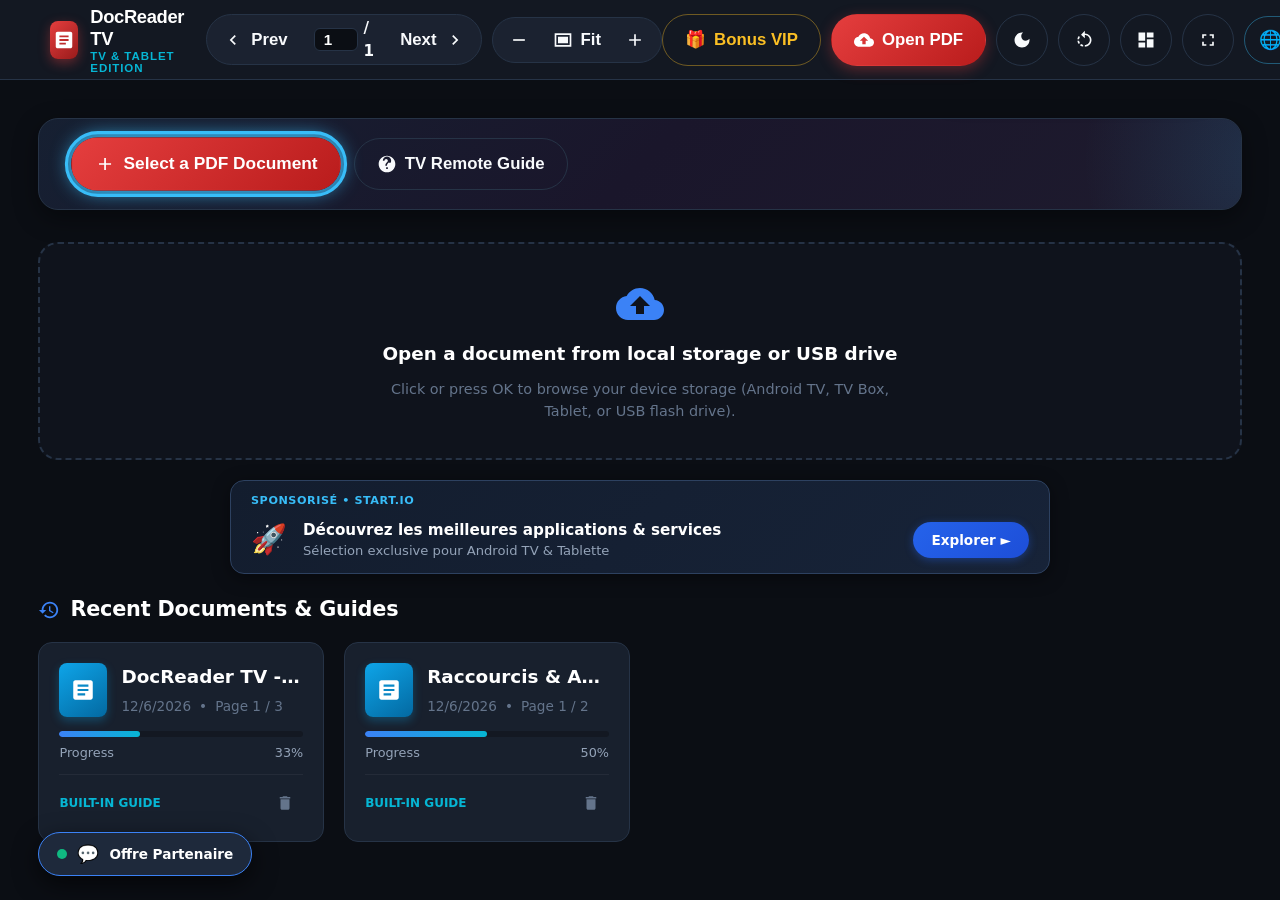
==== commit b243faf2: "feat: add internationalization (i18n) support Implement multi-language support (English/French) with" ====
--- a/index.html
+++ b/index.html
@@ -101,6 +101,12 @@
 
         <button id="btn-fullscreen" class="btn btn-icon-only btn-outline" title="Plein écran (F)" aria-label="Plein écran">
           <svg viewBox="0 0 24 24"><path d="M7 14H5v5h5v-2H7v-3zm-2-4h2V7h3V5H5v5zm12 7h-3v2h5v-5h-2v3zM14 5v2h3v3h2V5h-5z"/></svg>
+        </button>
+
+        <!-- Bouton Changement de Langue FR / EN -->
+        <button id="btn-lang" class="btn btn-outline" title="Switch Language / Changer de langue (English / Français)" aria-label="Language / Langue" style="min-height: 48px; padding: 0 14px; font-weight: 700; border-color: rgba(56, 189, 248, 0.4);">
+          <span style="font-size: 1.15rem; margin-right: 4px;">🌐</span>
+          <span id="lang-label">EN</span>
         </button>
 
         <a href="download-icons.html" target="_blank" class="btn btn-icon-only btn-outline" title="Télécharger les icônes PNG" aria-label="Télécharger les icônes" style="text-decoration: none;">
